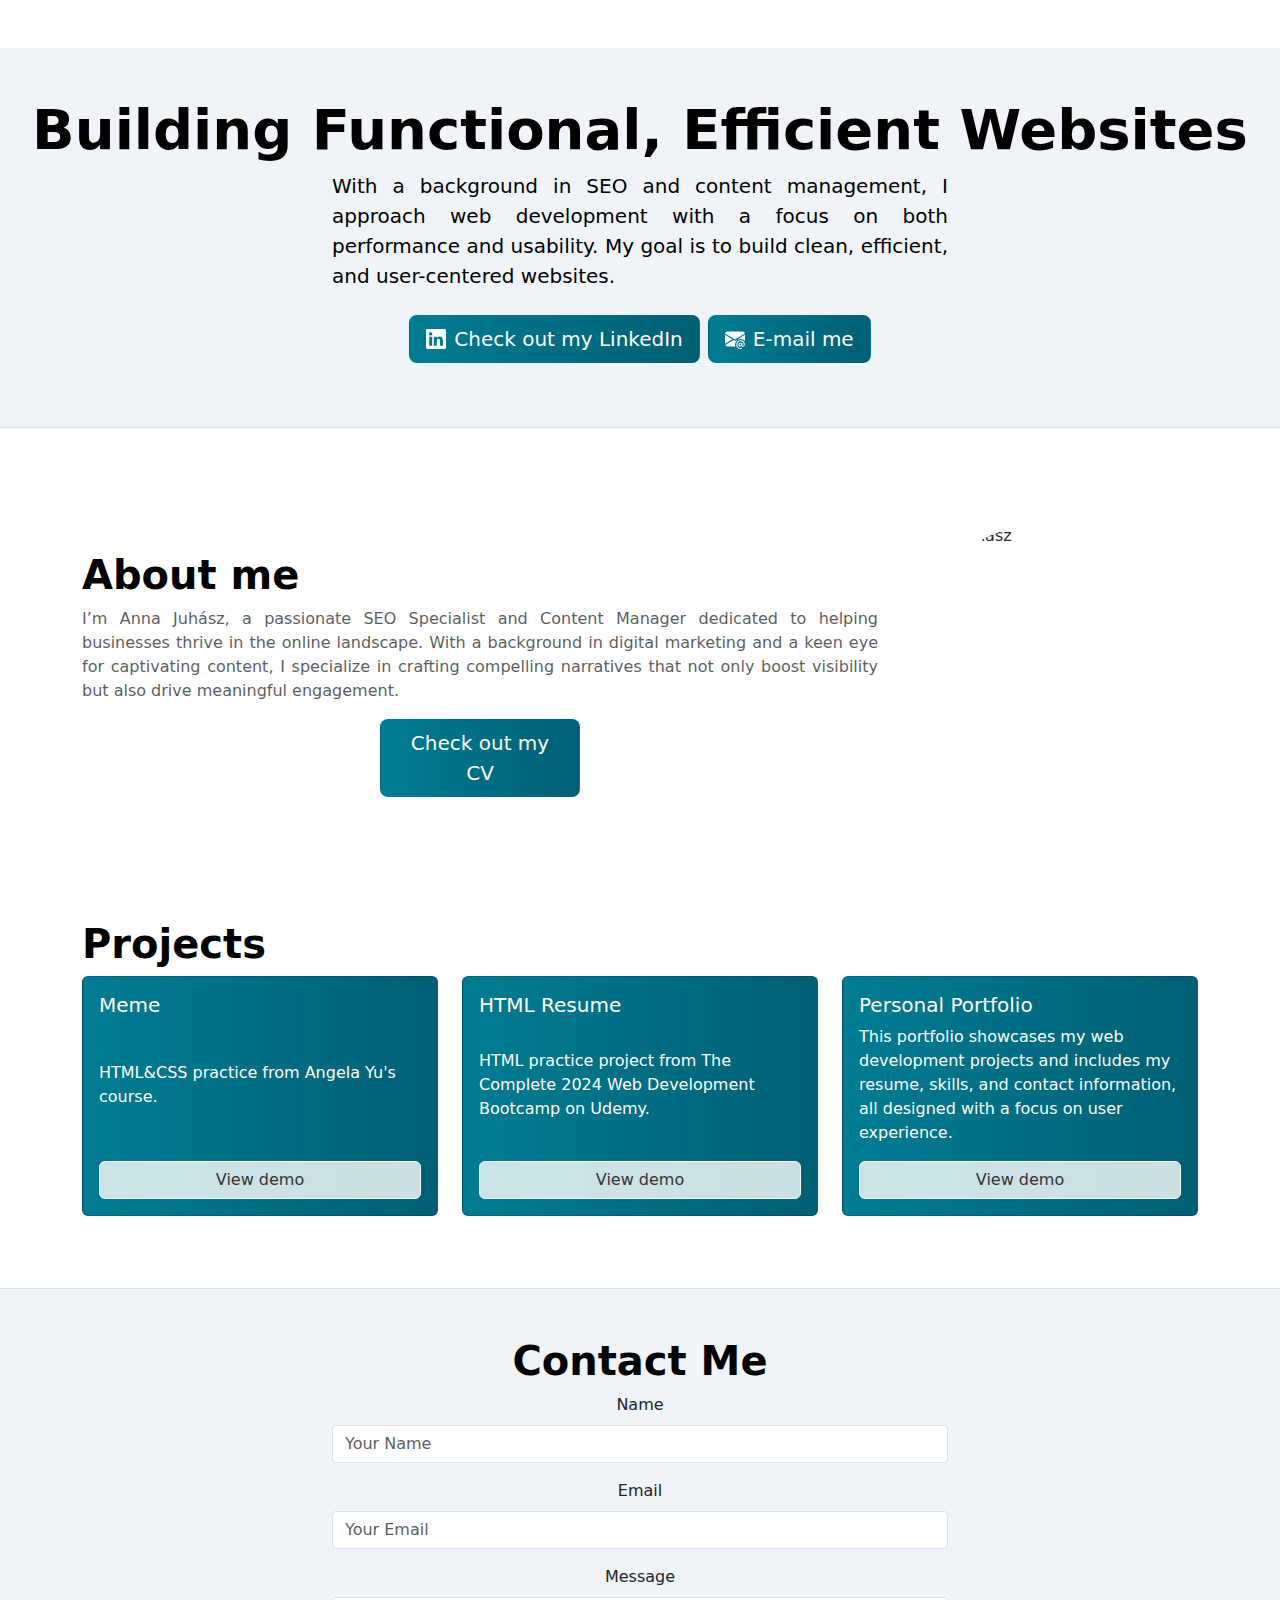
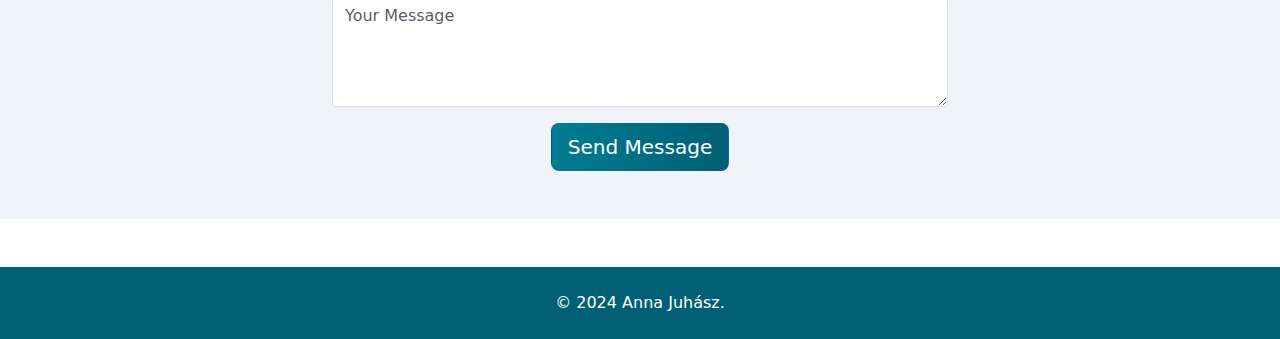
==== index.html @ ed08cc08 "Add files via upload" ====
<!DOCTYPE html>
<html lang="en">

<head>
  <meta charset="UTF-8">
  <meta name="viewport" content="width=device-width, initial-scale=1.0">
  <title>Anna Juhasz</title>
  <link href="https://cdn.jsdelivr.net/npm/bootstrap@5.3.3/dist/css/bootstrap.min.css" rel="stylesheet">
  <link rel="stylesheet" href="./style.css">
  <style>
    

  </style>
</head>

<body>
  <div class="px-4 pt-5 my-5 text-center border-bottom custom-background">
    <h1 class="display-4 fw-bold text-body-emphasis">Building Functional, Efficient Websites</h1>
    <div class="col-lg-6 mx-auto">
      <p class="lead mb-4 custom-text">With a background in SEO and content management, I approach web development with a focus on both performance and usability. My goal is to build clean, efficient, and user-centered websites.</p>
      <div class="d-grid gap-2 d-sm-flex justify-content-sm-center mb-3">
        <a href="https://www.linkedin.com/in/anna-juhász" target="_blank" class="btn btn-custom btn-lg">
            <svg xmlns="http://www.w3.org/2000/svg" width="20" height="20" fill="currentColor" class="bi bi-linkedin" viewBox="0 0 16 16">
                <path d="M0 1.146C0 .513.526 0 1.175 0h13.65C15.474 0 16 .513 16 1.146v13.708c0 .633-.526 1.146-1.175 1.146H1.175C.526 16 0 15.487 0 14.854zm4.943 12.248V6.169H2.542v7.225zm-1.2-8.212c.837 0 1.358-.554 1.358-1.248-.015-.709-.52-1.248-1.342-1.248S2.4 3.226 2.4 3.934c0 .694.521 1.248 1.327 1.248zm4.908 8.212V9.359c0-.216.016-.432.08-.586.173-.431.568-.878 1.232-.878.869 0 1.216.662 1.216 1.634v3.865h2.401V9.25c0-2.22-1.184-3.252-2.764-3.252-1.274 0-1.845.7-2.165 1.193v.025h-.016l.016-.025V6.169h-2.4c.03.678 0 7.225 0 7.225z" />
            </svg>
            Check out my LinkedIn
        </a>
        <button type="button" class="btn btn-custom btn-lg">
            <svg xmlns="http://www.w3.org/2000/svg" width="20" height="20" fill="currentColor" class="bi bi-envelope-at-fill" viewBox="0 0 16 16">
                <path d="M2 2A2 2 0 0 0 .05 3.555L8 8.414l7.95-4.859A2 2 0 0 0 14 2zm-2 9.8V4.698l5.803 3.546zm6.761-2.97-6.57 4.026A2 2 0 0 0 2 14h6.256A4.5 4.5 0 0 1 8 12.5a4.49 4.49 0 0 1 1.606-3.446l-.367-.225L8 9.586zM16 9.671V4.697l-5.803 3.546.338.208A4.5 4.5 0 0 1 12.5 8c1.414 0 2.675.652 3.5 1.671" />
                <path d="M15.834 12.244c0 1.168-.577 2.025-1.587 2.025-.503 0-1.002-.228-1.12-.648h-.043c-.118.416-.543.643-1.015.643-.77 0-1.259-.542-1.259-1.434v-.529c0-.844.481-1.4 1.26-1.4.585 0 .87.333.953.63h.03v-.568h.905v2.19c0 .272.18.42.411.42.315 0 .639-.415.639-1.39v-.118c0-1.277-.95-2.326-2.484-2.326h-.04c-1.582 0-2.64 1.067-2.64 2.724v.157c0 1.867 1.237 2.654 2.57 2.654h.045c.507 0 .935-.07 1.18-.18v.731c-.219.1-.643.175-1.237.175h-.044C10.438 16 9 14.82 9 12.646v-.214C9 10.36 10.421 9 12.485 9h.035c2.12 0 3.314 1.43 3.314 3.034zm-4.04.21v.227c0 .586.227.8.581.8.31 0 .564-.17.564-.743v-.367c0-.516-.275-.708-.572-.708-.346 0-.573.245-.573.791" />
            </svg>
            E-mail me
        </button>
    </div>
      </div>
    </div>
  </div>

  <div class="container py-5 about-section">
    <div class="col">
      <h2 class="display-6 fw-bold text-body-emphasis">About me</h2>
      <p class="text-body-secondary custom-text">I’m Anna Juhász, a passionate SEO Specialist and Content Manager dedicated to helping businesses thrive in the online landscape. With a background in digital marketing and a keen eye for captivating content, I specialize in crafting compelling narratives that not only boost visibility but also drive meaningful engagement.</p>
      <a href="cv.html" class="btn btn-custom btn-lg btn-custom-resume narrow-button">Check out my CV</a>
    </div>
    
    <img src="./images/anna_li_cv_photo_cut.png" alt="Anna Juhász" class="profile-image"> <!-- Update with your image URL -->
  </div>

  <div class="container my-5">
    <h2 class="display-6 fw-bold text-body-emphasis">Projects</h2>
    <div class="row">
        <div class="col-md-4 mb-4">
            <div class="card h-100" style="background: linear-gradient(to right, #007c92, #005f74);">
                <div class="card-body d-flex flex-column justify-content-between">
                    <h5 class="card-title">Meme</h5>
                    <p class="card-text">HTML&CSS practice from Angela Yu's course.</p>
                    <a href="https://annajuhaszdev.github.io/meme/" class="btn btn-light">View demo</a>
                </div>
            </div>
        </div>
        <div class="col-md-4 mb-4">
            <div class="card h-100" style="background: linear-gradient(to right, #007c92, #005f74);">
                <div class="card-body d-flex flex-column justify-content-between">
                    <h5 class="card-title">HTML Resume</h5>
                    <p class="card-text">HTML practice project from The Complete 2024 Web Development Bootcamp on Udemy.</p>
                    <a href="https://annajuhaszdev.github.io/resume/" class="btn btn-light">View demo</a>
                </div>
            </div>
        </div>
        <div class="col-md-4 mb-4">
            <div class="card h-100" style="background: linear-gradient(to right, #007c92, #005f74);">
                <div class="card-body d-flex flex-column justify-content-between">
                    <h5 class="card-title">Personal Portfolio</h5>
                    <p class="card-text">This portfolio showcases my web development projects and includes my resume, skills, and contact information, all designed with a focus on user experience.</p>
                    <a href="https://github.com/yourusername/portfolio" class="btn btn-light">View demo</a>
                </div>
            </div>
        </div>
    </div>
  </div>


<div class="px-4 pt-5 my-5 text-center border-top custom-background">
  <h2 class="display-6 fw-bold text-body-emphasis">Contact Me</h2>
  <div class="col-lg-6 mx-auto">
      <form>
          <div class="mb-3">
              <label for="name" class="form-label">Name</label>
              <input type="text" class="form-control" id="name" placeholder="Your Name" required>
          </div>
          <div class="mb-3">
              <label for="email" class="form-label">Email</label>
              <input type="email" class="form-control" id="email" placeholder="Your Email" required>
          </div>
          <div class="mb-3">
              <label for="message" class="form-label">Message</label>
              <textarea class="form-control" id="message" rows="4" placeholder="Your Message" required></textarea>
          </div>
          <div class="d-grid gap-2 d-sm-flex justify-content-sm-center">
              <button type="submit" class="btn btn-custom btn-lg">Send Message</button>
          </div>
      </form>
  </div>
</div>


<footer class="custom-footer text-center py-4">
  <div class="container">
    <p class="text-white mb-0">© 2024 Anna Juhász.</p>
  </div>
</footer>
</body>

</html>
---- style.css ----
.custom-footer {
  width: 100%;
  position: relative;
  left: 0;
  right: 0;
  margin: 0;
  padding: 0;
  background-color: #005f74; 
}

.custom-background {
  background-color: #f0f4f8;
  padding: 3rem; 
  margin-top: 4rem; 
  margin-bottom: 3rem; 
}

.custom-text {
  color: black;
  text-align: justify; 
}

.custom-footer p {
  color: white; 
}

.profile-image {
  width: 300px; 
  height: 300px; 
  border-radius: 50%; 
  object-fit: cover; 
  margin-left: 20px; 
}

.about-section {
  display: flex; 
  align-items: center; 
  justify-content: space-between; 
  margin-top: 40px; 
}

.btn {
  display: flex;                
  align-items: center;         
  justify-content: center;     
}

.btn svg {
  margin-right: 8px;           
  width: 20px;                 
  height: 20px;                
}

.btn-custom {
  background: linear-gradient(to right, #007c92, #005f74); 
  color: white;
}

.btn-custom:hover {
  background: linear-gradient(to right, #005f74, #004d5d); 
}

.btn-custom-resume {
  background: linear-gradient(to right, #007c92, #005f74); 
  color: white;
}

.btn-custom-resume:hover {
  background: linear-gradient(to right, #005f74, #004d5d); 
}

.narrow-button {
  width: 200px; 
  margin: 0 auto; 
}

.card {
  color: white;
}

.card .btn-light {
  background-color: rgba(255, 255, 255, 0.8);
  color: #333;
}

.card .btn-secondary {
  background-color: rgba(255, 255, 255, 0.5);
  color: #333;
}


form .form-control {
  border-radius: 0.25rem; 
}

form .btn-custom {
  background-color: #3498db; 
  color: #fff;
}

form .btn-custom:hover {
  background-color: #2980b9; 
}
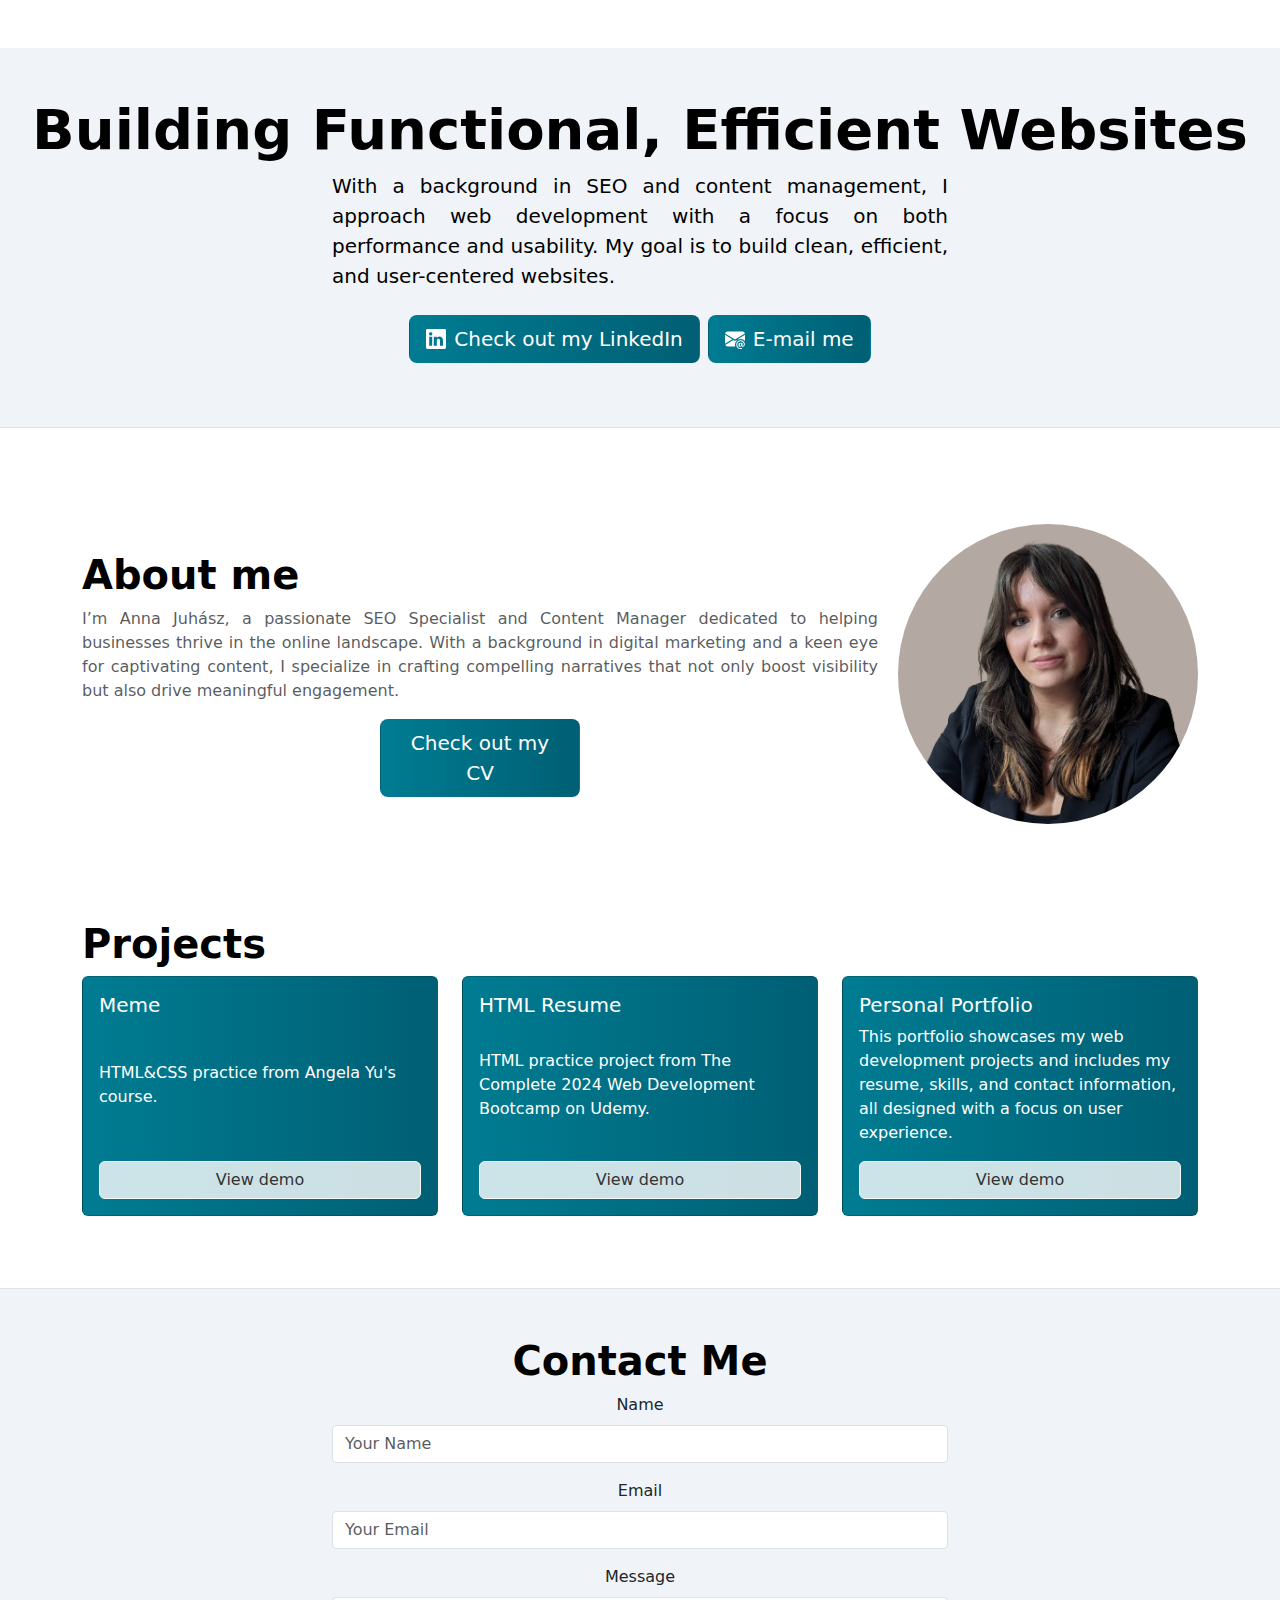
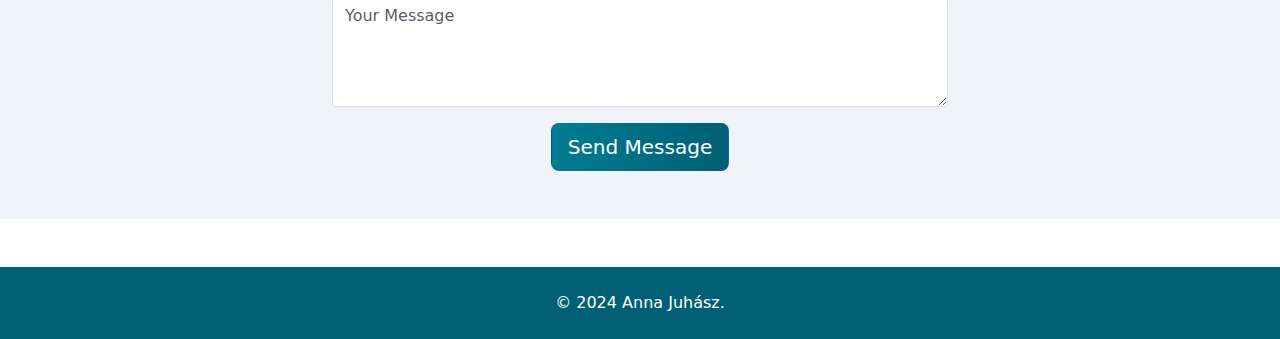
==== commit ebec01e7: "Update index.html" ====
--- a/index.html
+++ b/index.html
@@ -44,7 +44,7 @@
       <a href="cv.html" class="btn btn-custom btn-lg btn-custom-resume narrow-button">Check out my CV</a>
     </div>
     
-    <img src="./images/anna_li_cv_photo_cut.png" alt="Anna Juhász" class="profile-image"> <!-- Update with your image URL -->
+    <img src="anna_li_cv_photo_cut.png" alt="Anna Juhász" class="profile-image"> 
   </div>
 
   <div class="container my-5">
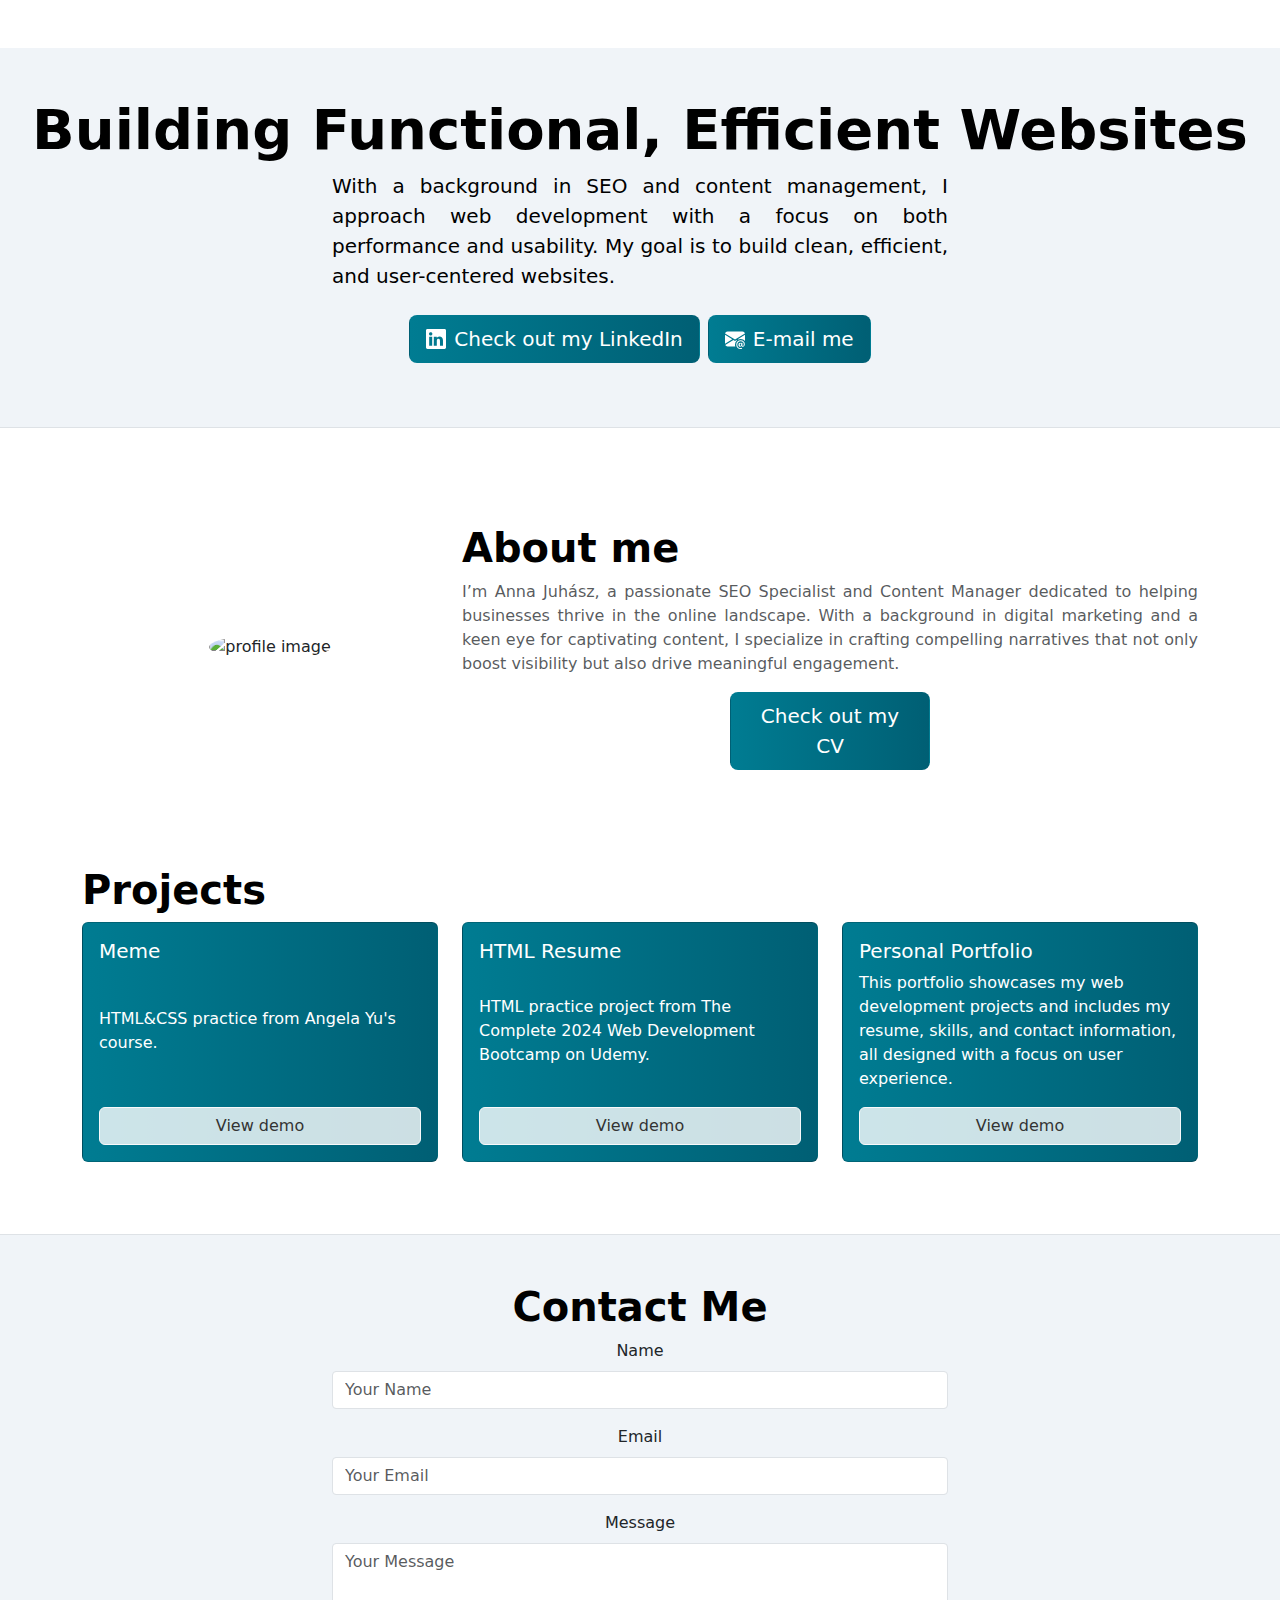
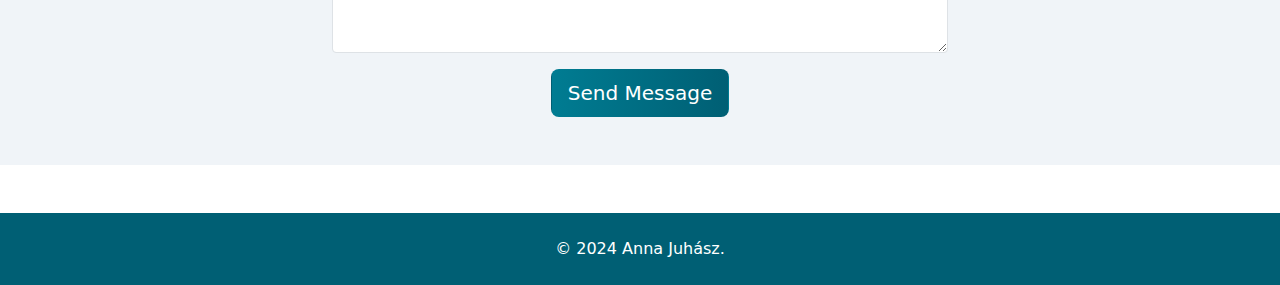
==== commit 54dd6eac: "Update index.html" ====
--- a/index.html
+++ b/index.html
@@ -38,14 +38,19 @@
   </div>
 
   <div class="container py-5 about-section">
-    <div class="col">
-      <h2 class="display-6 fw-bold text-body-emphasis">About me</h2>
-      <p class="text-body-secondary custom-text">I’m Anna Juhász, a passionate SEO Specialist and Content Manager dedicated to helping businesses thrive in the online landscape. With a background in digital marketing and a keen eye for captivating content, I specialize in crafting compelling narratives that not only boost visibility but also drive meaningful engagement.</p>
-      <a href="cv.html" class="btn btn-custom btn-lg btn-custom-resume narrow-button">Check out my CV</a>
+    <div class="row align-items-center">
+        <div class="col-12 col-sm-4 col-md-4 text-center order-last order-md-first">
+            <img src="./images/anna_li_cv_photo_cut.png" alt="profile image" class="profile-image">
+        </div>
+        <div class="col-12 col-sm-8 col-md-8 order-first order-md-last">
+            <h2 class="display-6 fw-bold text-body-emphasis">About me</h2>
+            <p class="text-body-secondary custom-text">
+                I’m Anna Juhász, a passionate SEO Specialist and Content Manager dedicated to helping businesses thrive in the online landscape. With a background in digital marketing and a keen eye for captivating content, I specialize in crafting compelling narratives that not only boost visibility but also drive meaningful engagement.
+            </p>
+            <a href="cv.html" class="btn btn-custom btn-lg btn-custom-resume narrow-button">Check out my CV</a>
+        </div>
     </div>
-    
-    <img src="anna_li_cv_photo_cut.png" alt="Anna Juhász" class="profile-image"> 
-  </div>
+</div>
 
   <div class="container my-5">
     <h2 class="display-6 fw-bold text-body-emphasis">Projects</h2>
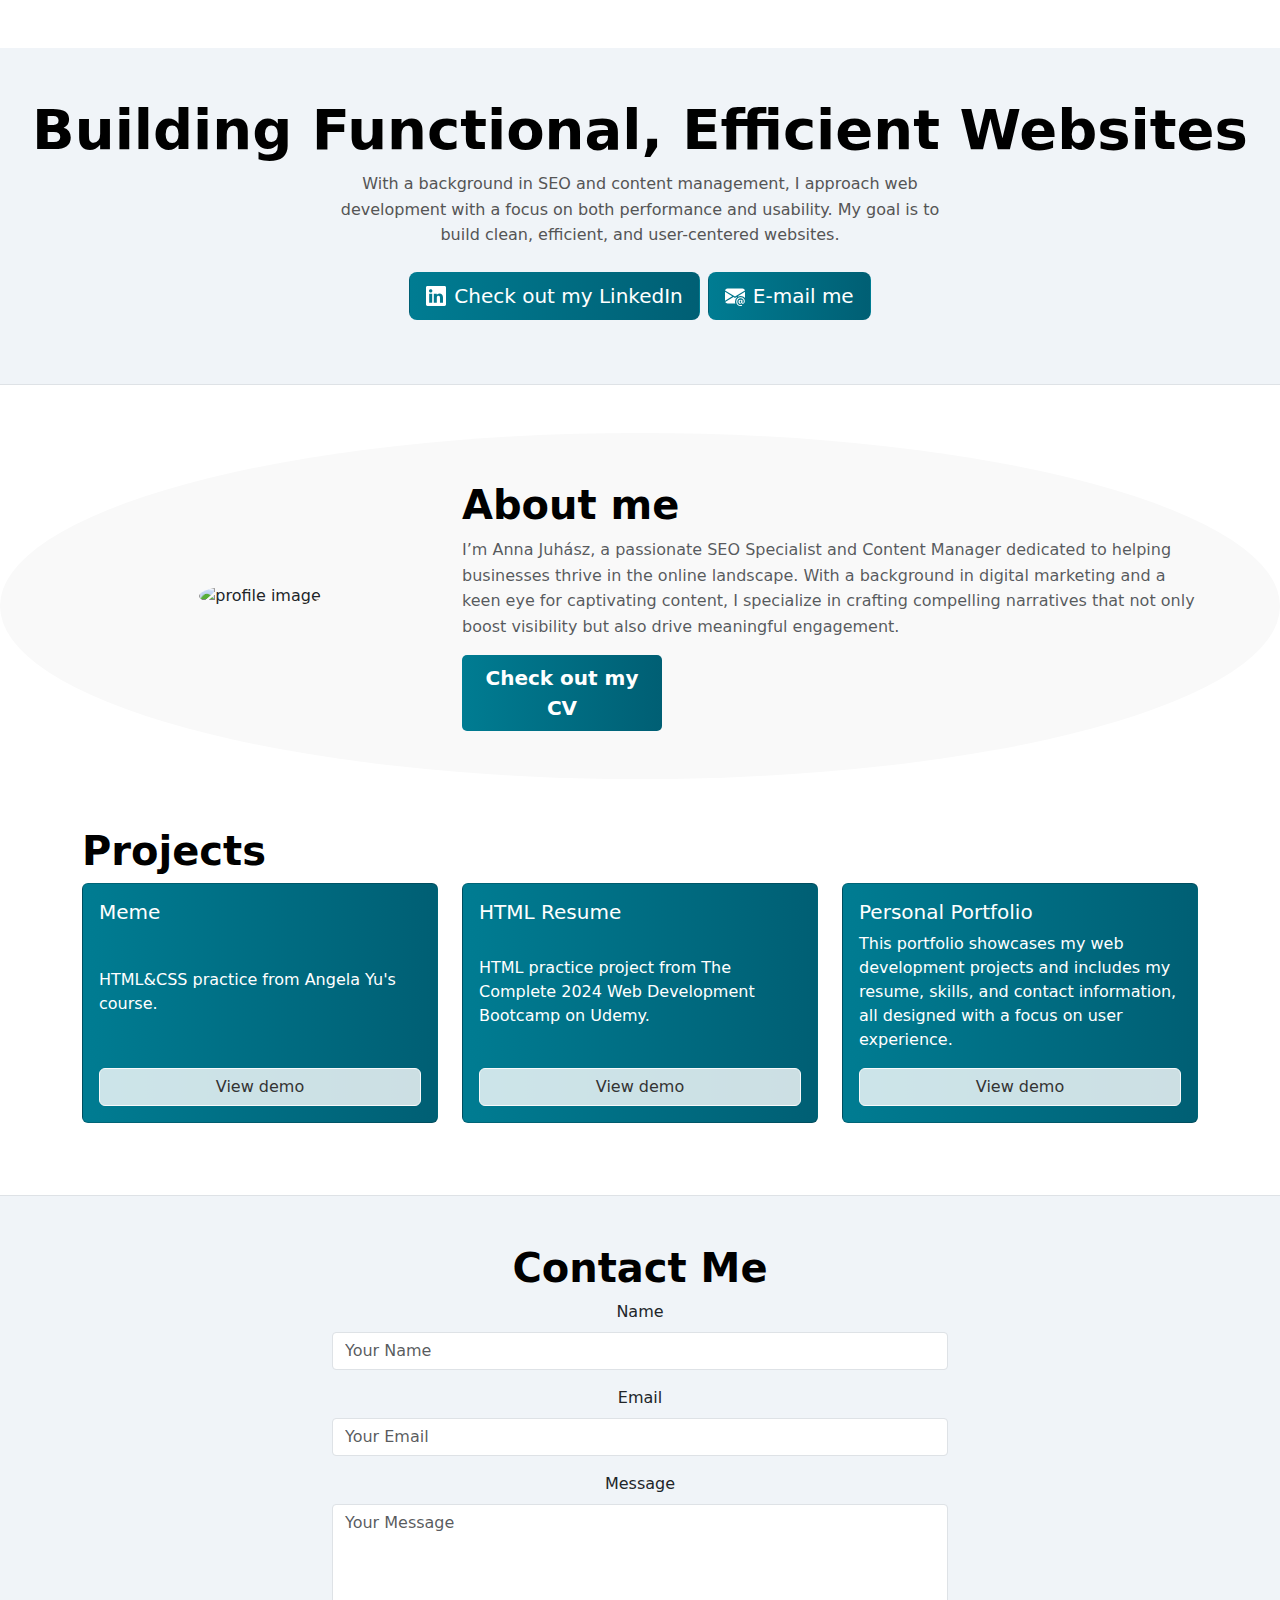
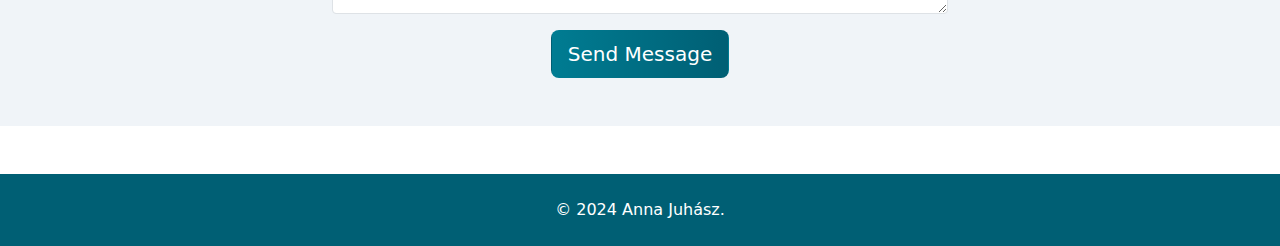
==== commit bc12d2b8: "Update index.html" ====
--- a/index.html
+++ b/index.html
@@ -7,12 +7,7 @@
   <title>Anna Juhasz</title>
   <link href="https://cdn.jsdelivr.net/npm/bootstrap@5.3.3/dist/css/bootstrap.min.css" rel="stylesheet">
   <link rel="stylesheet" href="./style.css">
-  <style>
-    
-
-  </style>
 </head>
-
 <body>
   <div class="px-4 pt-5 my-5 text-center border-bottom custom-background">
     <h1 class="display-4 fw-bold text-body-emphasis">Building Functional, Efficient Websites</h1>
@@ -36,22 +31,22 @@
       </div>
     </div>
   </div>
-
-  <div class="container py-5 about-section">
-    <div class="row align-items-center">
-        <div class="col-12 col-sm-4 col-md-4 text-center order-last order-md-first">
-            <img src="./images/anna_li_cv_photo_cut.png" alt="profile image" class="profile-image">
+  <div class="about-section">
+    <div class="container py-5">
+      <div class="row align-items-center">
+        <div class="col-12 col-md-4 text-center">
+          <img src="./images/anna_li_cv_photo_cut.png" alt="profile image" class="profile-image">
         </div>
-        <div class="col-12 col-sm-8 col-md-8 order-first order-md-last">
-            <h2 class="display-6 fw-bold text-body-emphasis">About me</h2>
-            <p class="text-body-secondary custom-text">
-                I’m Anna Juhász, a passionate SEO Specialist and Content Manager dedicated to helping businesses thrive in the online landscape. With a background in digital marketing and a keen eye for captivating content, I specialize in crafting compelling narratives that not only boost visibility but also drive meaningful engagement.
-            </p>
-            <a href="cv.html" class="btn btn-custom btn-lg btn-custom-resume narrow-button">Check out my CV</a>
+        <div class="col-12 col-md-8 about-text">
+          <h2 class="display-6 fw-bold text-body-emphasis">About me</h2>
+          <p class="text-body-secondary custom-text">
+            I’m Anna Juhász, a passionate SEO Specialist and Content Manager dedicated to helping businesses thrive in the online landscape. With a background in digital marketing and a keen eye for captivating content, I specialize in crafting compelling narratives that not only boost visibility but also drive meaningful engagement.
+          </p>
+          <a href="cv.html" class="btn btn-custom btn-lg btn-custom-resume narrow-button">Check out my CV</a>
         </div>
+      </div>
     </div>
-</div>
-
+  </div>
   <div class="container my-5">
     <h2 class="display-6 fw-bold text-body-emphasis">Projects</h2>
     <div class="row">
@@ -84,8 +79,6 @@
         </div>
     </div>
   </div>
-
-
 <div class="px-4 pt-5 my-5 text-center border-top custom-background">
   <h2 class="display-6 fw-bold text-body-emphasis">Contact Me</h2>
   <div class="col-lg-6 mx-auto">
@@ -108,8 +101,6 @@
       </form>
   </div>
 </div>
-
-
 <footer class="custom-footer text-center py-4">
   <div class="container">
     <p class="text-white mb-0">© 2024 Anna Juhász.</p>
--- a/style.css
+++ b/style.css
@@ -17,8 +17,9 @@
 }
 
 .custom-text {
-  color: black;
-  text-align: justify; 
+  font-size: 1rem;
+  line-height: 1.6;
+  color: #555; 
 }
 
 .custom-footer p {
@@ -26,18 +27,20 @@
 }
 
 .profile-image {
-  width: 300px; 
-  height: 300px; 
+  max-width: 100%;
+  height: auto;
   border-radius: 50%; 
-  object-fit: cover; 
-  margin-left: 20px; 
+  margin-bottom: 20px;
+  max-width: 150px; 
 }
-
+  
+  
 .about-section {
-  display: flex; 
-  align-items: center; 
-  justify-content: space-between; 
-  margin-top: 40px; 
+  background-color: #f9f9f9; 
+  max-width: 100%;
+  height: auto;
+  border-radius: 50%; 
+  margin-bottom: 20px;   
 }
 
 .btn {
@@ -62,12 +65,20 @@
 }
 
 .btn-custom-resume {
-  background: linear-gradient(to right, #007c92, #005f74); 
+  padding: 8px 20px;
+  background-color:linear-gradient(to right, #007c92, #005f74); 
   color: white;
+  border: none;
+  border-radius: 5px;
+  text-align: center;
+  display: inline-block;
+  font-weight: bold;
 }
 
+
 .btn-custom-resume:hover {
-  background: linear-gradient(to right, #005f74, #004d5d); 
+  background-color: linear-gradient(to right, #005f74, #004d5d); 
+  color: #fff;
 }
 
 .narrow-button {
@@ -102,3 +113,12 @@
 form .btn-custom:hover {
   background-color: #2980b9; 
 }
+
+
+@media (max-width: 767px) {
+  .about-section .profile-image {
+      margin-bottom: 20px;
+      max-width: 100px; 
+  }
+}
+
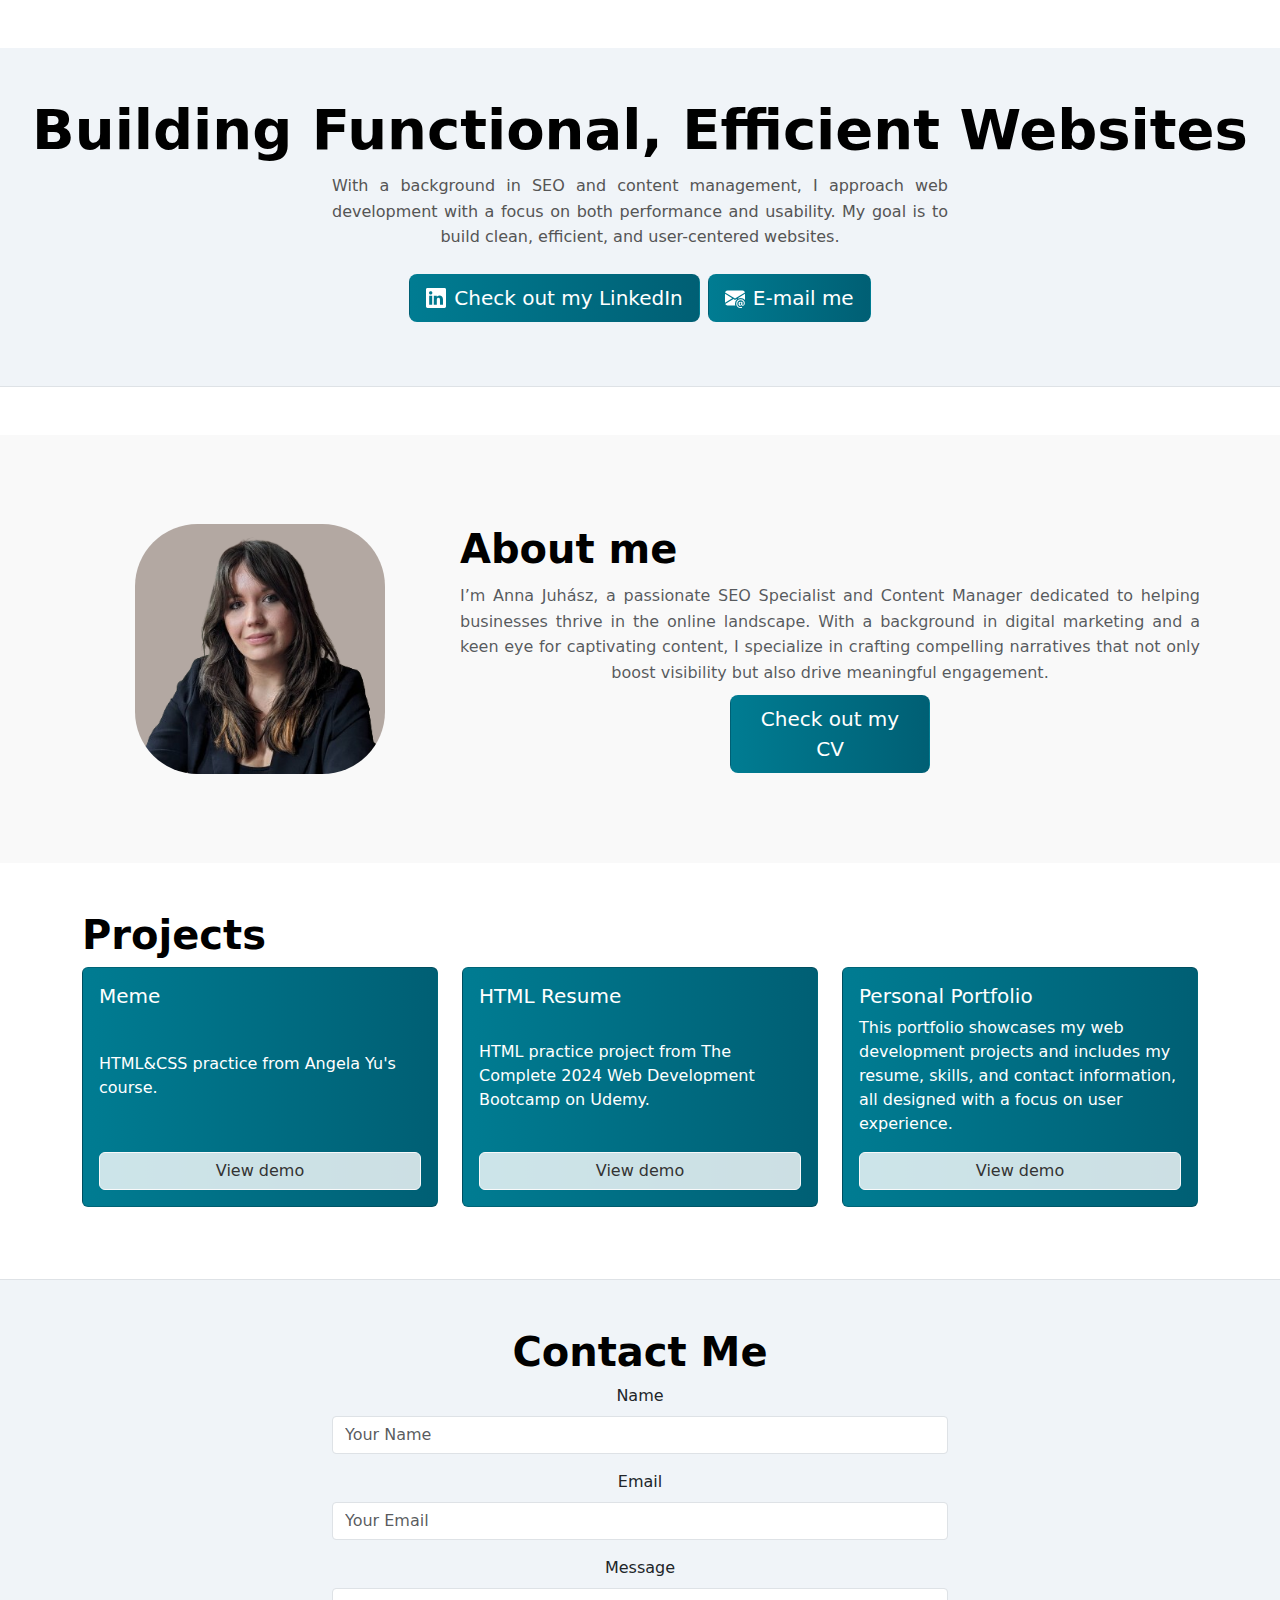
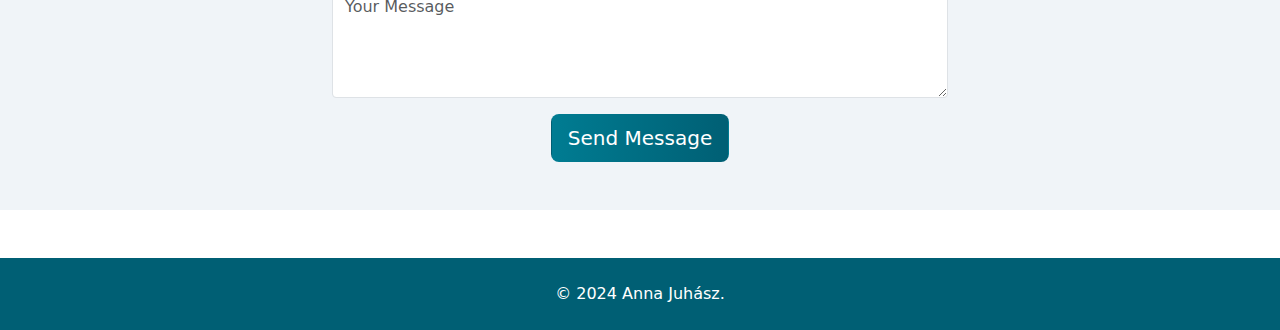
==== commit 52108e56: "Update index.html" ====
--- a/index.html
+++ b/index.html
@@ -35,7 +35,7 @@
     <div class="container py-5">
       <div class="row align-items-center">
         <div class="col-12 col-md-4 text-center">
-          <img src="./images/anna_li_cv_photo_cut.png" alt="profile image" class="profile-image">
+          <img src="anna_li_cv_photo_cut.png" alt="profile image" class="profile-image">
         </div>
         <div class="col-12 col-md-8 about-text">
           <h2 class="display-6 fw-bold text-body-emphasis">About me</h2>
--- a/style.css
+++ b/style.css
@@ -1,4 +1,3 @@
-
 .custom-footer {
   width: 100%;
   position: relative;
@@ -8,117 +7,91 @@
   padding: 0;
   background-color: #005f74; 
 }
-
 .custom-background {
   background-color: #f0f4f8;
   padding: 3rem; 
   margin-top: 4rem; 
   margin-bottom: 3rem; 
 }
-
 .custom-text {
   font-size: 1rem;
   line-height: 1.6;
   color: #555; 
 }
-
 .custom-footer p {
   color: white; 
 }
-
 .profile-image {
-  max-width: 100%;
+  width: 250px; 
+  height: 250px; 
+  object-fit: cover; 
+  border-radius: 25%;
+  margin-bottom: 0px;
+}  
+.about-section {
+  background-color: #f9f9f9;
+  width: 100%; 
   height: auto;
-  border-radius: 50%; 
+  border-radius: 0; 
   margin-bottom: 20px;
-  max-width: 150px; 
+  padding: 2rem 0; 
 }
-  
-  
-.about-section {
-  background-color: #f9f9f9; 
-  max-width: 100%;
-  height: auto;
-  border-radius: 50%; 
-  margin-bottom: 20px;   
+.about-text {
+  text-align: justify; 
+  padding: 10px;
+  color: #555;
 }
-
+.custom-text {
+  text-align: justify; 
+  text-align-last: center; 
+  margin: 10px 0; 
+  color: #555;
+}
 .btn {
   display: flex;                
   align-items: center;         
   justify-content: center;     
 }
-
 .btn svg {
   margin-right: 8px;           
   width: 20px;                 
   height: 20px;                
 }
-
 .btn-custom {
   background: linear-gradient(to right, #007c92, #005f74); 
   color: white;
 }
-
 .btn-custom:hover {
   background: linear-gradient(to right, #005f74, #004d5d); 
 }
-
-.btn-custom-resume {
-  padding: 8px 20px;
-  background-color:linear-gradient(to right, #007c92, #005f74); 
-  color: white;
-  border: none;
-  border-radius: 5px;
-  text-align: center;
-  display: inline-block;
-  font-weight: bold;
-}
-
-
-.btn-custom-resume:hover {
-  background-color: linear-gradient(to right, #005f74, #004d5d); 
-  color: #fff;
-}
-
 .narrow-button {
   width: 200px; 
   margin: 0 auto; 
 }
-
 .card {
   color: white;
 }
-
 .card .btn-light {
   background-color: rgba(255, 255, 255, 0.8);
   color: #333;
 }
-
 .card .btn-secondary {
   background-color: rgba(255, 255, 255, 0.5);
   color: #333;
 }
-
-
 form .form-control {
   border-radius: 0.25rem; 
 }
-
 form .btn-custom {
   background-color: #3498db; 
   color: #fff;
 }
-
 form .btn-custom:hover {
   background-color: #2980b9; 
 }
 
-
 @media (max-width: 767px) {
   .about-section .profile-image {
-      margin-bottom: 20px;
-      max-width: 100px; 
+    margin-bottom: 30px; 
   }
 }
-
